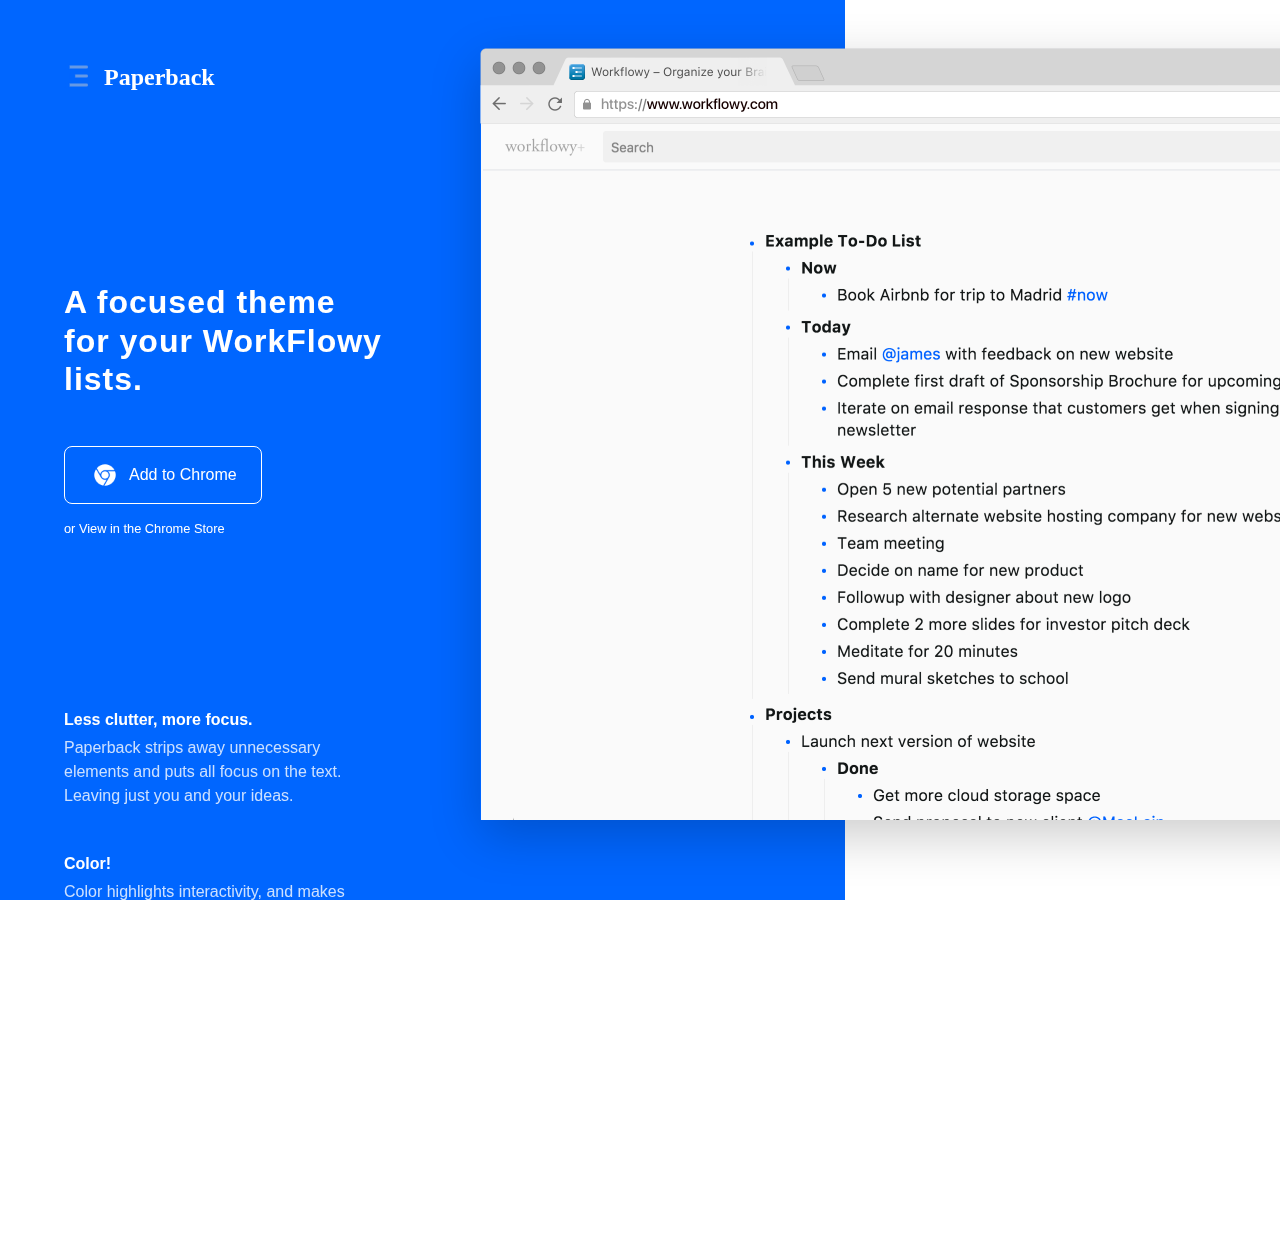
==== index.html @ 4d7d1615 "add all" ====
<!doctype html>
<html>
  <head>
    <title>Paperback | Workflowy distilled</title>
    <link rel="stylesheet" href="reset.css">
    <link rel="stylesheet" href="style.css">
  </head>
  <body>
  	<div id="background"></div>
  	<div id="overflowWrapper">
	   	<div id="wrapper">
		 	<div id="column">

		 		<div id="logo" class="textBlock">
		 			<img src="logo.png" width="24px" height="24px" />
		 			<h1>Paperback</h1>
		 		</div><!--Dummy for flexbox-->

			   	<div class="textBlock middle">
					<h2>A focused theme for your WorkFlowy lists.</h2>
					<a href="#" title="View in the Chrome Webstore">
						<button><img src="ic_chrome.png" width="32" height="32" />Add to Chrome</button>
					</a>
					<small>or <a href="#" title="View in the Chrome Webstore">View in the Chrome Store</a></small>
				</div>

				<div class="textBlock">

					<h3>Less clutter, more focus.</h3>

					<p>Paperback strips away unnecessary elements and puts all focus on the text. Leaving just you and your ideas.</p>

					<h3>Color!</h3>

					<p>Color highlights interactivity, and makes actions clearer.</p>

					<h3>Entire refreshed UI</h3>

					<p>More than a coat of paint. Paperback is a full design system which touches every part of the WorkFlowy experience.</p>

				</div>

				<footer class="textBlock bottom">
					<small>Built by <a href="http://samstephenson.com" title="Sam Stephenson">Sam Stephenson</a></small>
				</footer>

			</div>		

			<div class="imageContainer">
				<img class="browserScreen" src="chrome_window.png" width="1161" height="772"/>
			</div>

		</div>
	</div>

  </body>
</html>
---- style.css ----
body {
	background: white;
	color: white !important;
	font-family: -apple-system, BlinkMacSystemFont, "Segoe UI", "Roboto", "Oxygen", "Ubuntu", "Cantarell", "Fira Sans", "Droid Sans", "Helvetica Neue", sans-serif;
	font-size: 16px;
	display: flex;
}

#background {
	background-color: #0066ff;
	position: fixed;
	height: 100vh;
	width: 66%;
	z-index: -10;
}

#logo {
	margin-top: 4rem;
}

#logo img, #logo h1 {
	float: left;
}

#logo h1 {
	font-size: 1.5rem;
	font-family: "avenir";
	font-weight: 700;
	margin-left: 1rem;
	color: white;
	line-height: 1.7rem;
}

/*#overflowWrapper {
	position: absolute;
	top: 0;
	bottom: 0;
	left: 0;
	right: 0;
	overflow: hidden;
}*/

#wrapper {
	display: flex;
	flex-wrap: nowrap;
}

#column {
	display: flex;
	flex-direction: column;
	height: 100vh;
	justify-content: space-between;
}

.textBlock {
	min-width: 20rem;
	max-width: 18rem;
	margin: 4rem 6rem 4rem 4rem	;
}

h1 {
	font-weight: bold;
	font-size: 3rem;
	line-height: 3rem;
	margin-bottom: 1rem;
}

h2 {
	font-size: 2rem;
	line-height: 1.2;
	margin: 3rem 0;
	color: white;
	font-weight: 800;
	letter-spacing: 1px;
}

h3 {
	font-weight: 800;
	margin: 3rem 0 .5rem;
	color: white;
}

p {
	margin-bottom: 2rem;
	line-height: 1.5;
	opacity: 0.8;
	font-weight: 300;
}

small {
	font-size: 0.8rem;
	color: white;
}

small a {
	color: white;
}

a {
	font-weight: 500;
	text-decoration: none;
}

button {
	border: 1px solid white;
	border-radius: .5rem;
	color: white;
	background: #0066ff;
	padding: .75rem 1.5rem;
	font-size: 1rem;
	line-height: 1;
	display: flex;
	align-items: center;
	cursor: pointer;
	transition: 0.2s ease all;
	margin-bottom: 1rem;
}

a button {
	text-decoration: none;
}

button:hover {
	background: #0267FF;
	box-shadow: 0 2px 8px rgba(0,0,0,0.2);
	transform: translateY(-2px);
	transform: scale(1.01);
}

button img {
	margin-right: .5rem;
}

.imageContainer {
	width: auto;
	position: relative;
}

img.browserScreen {
	box-shadow: 0 16px 48px 0 rgba(0,0,0,0.2);
	margin-top: 3rem;
	position: fixed;
}
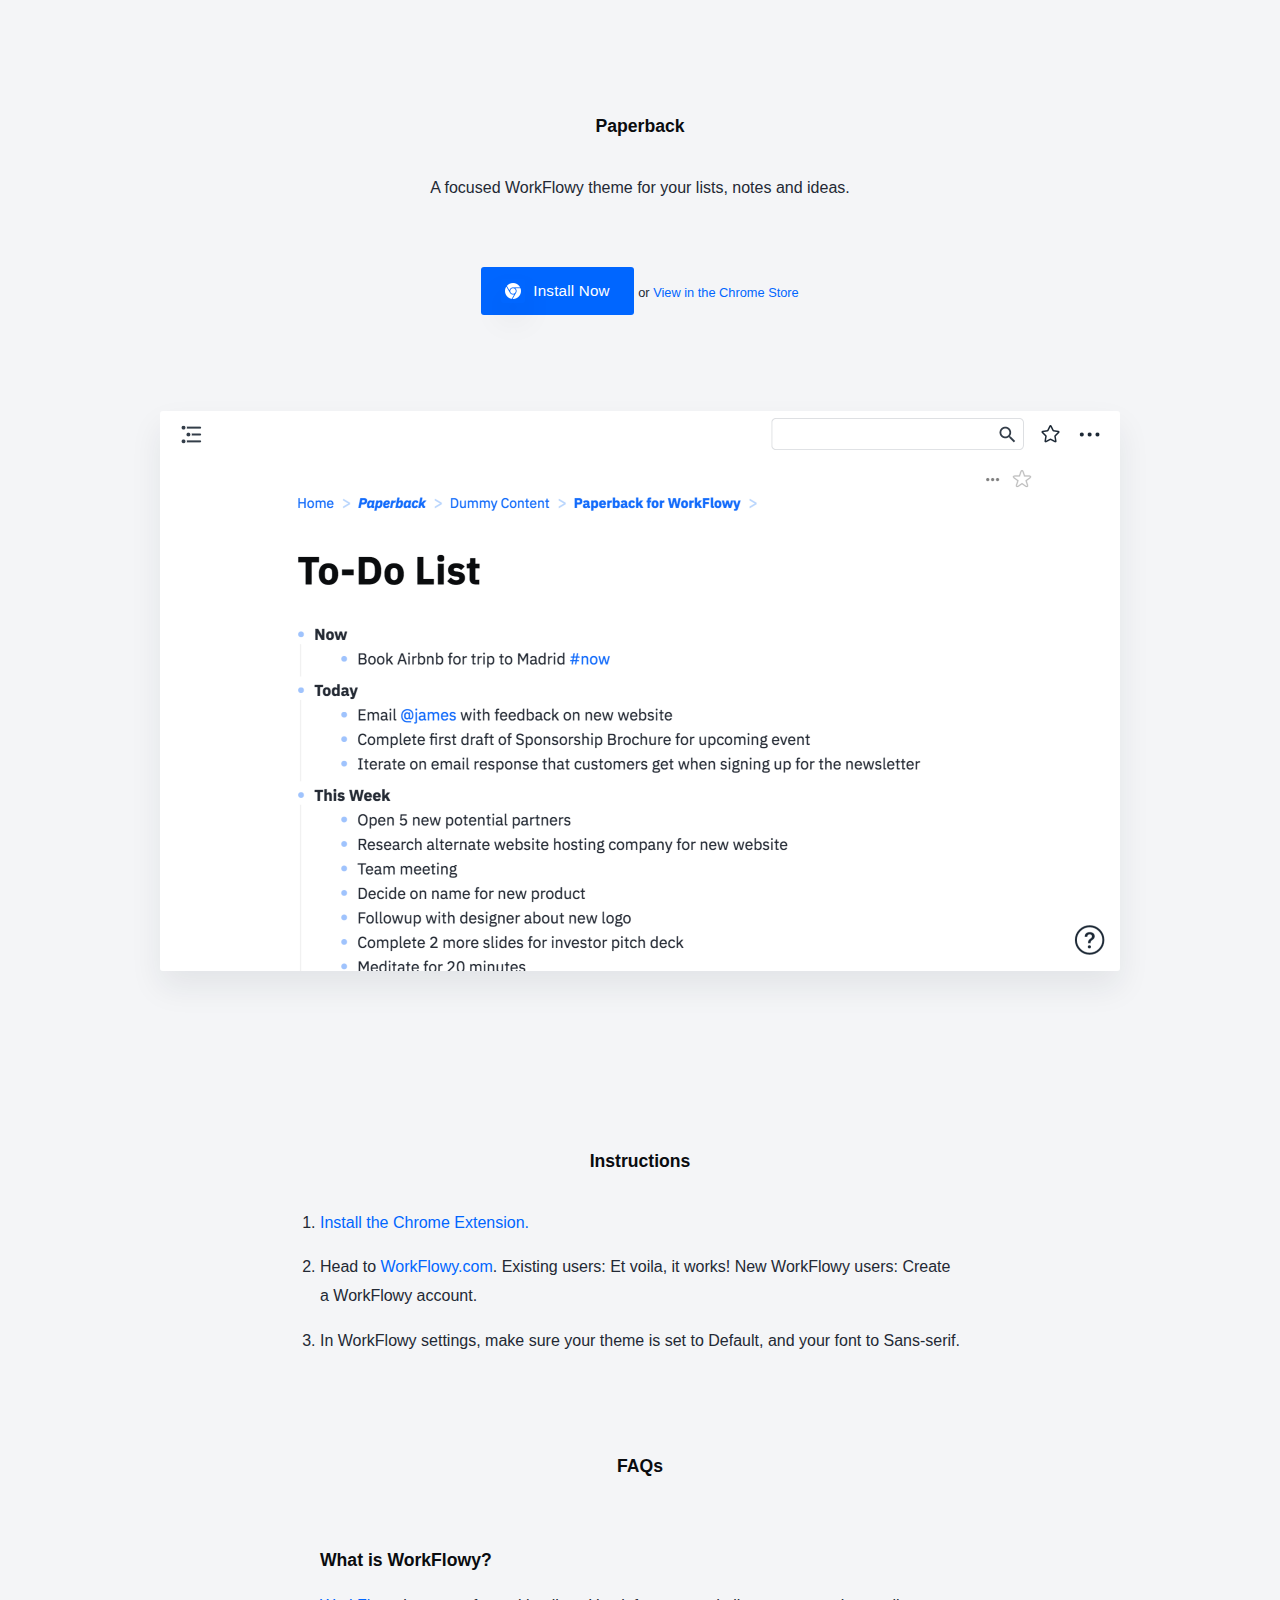
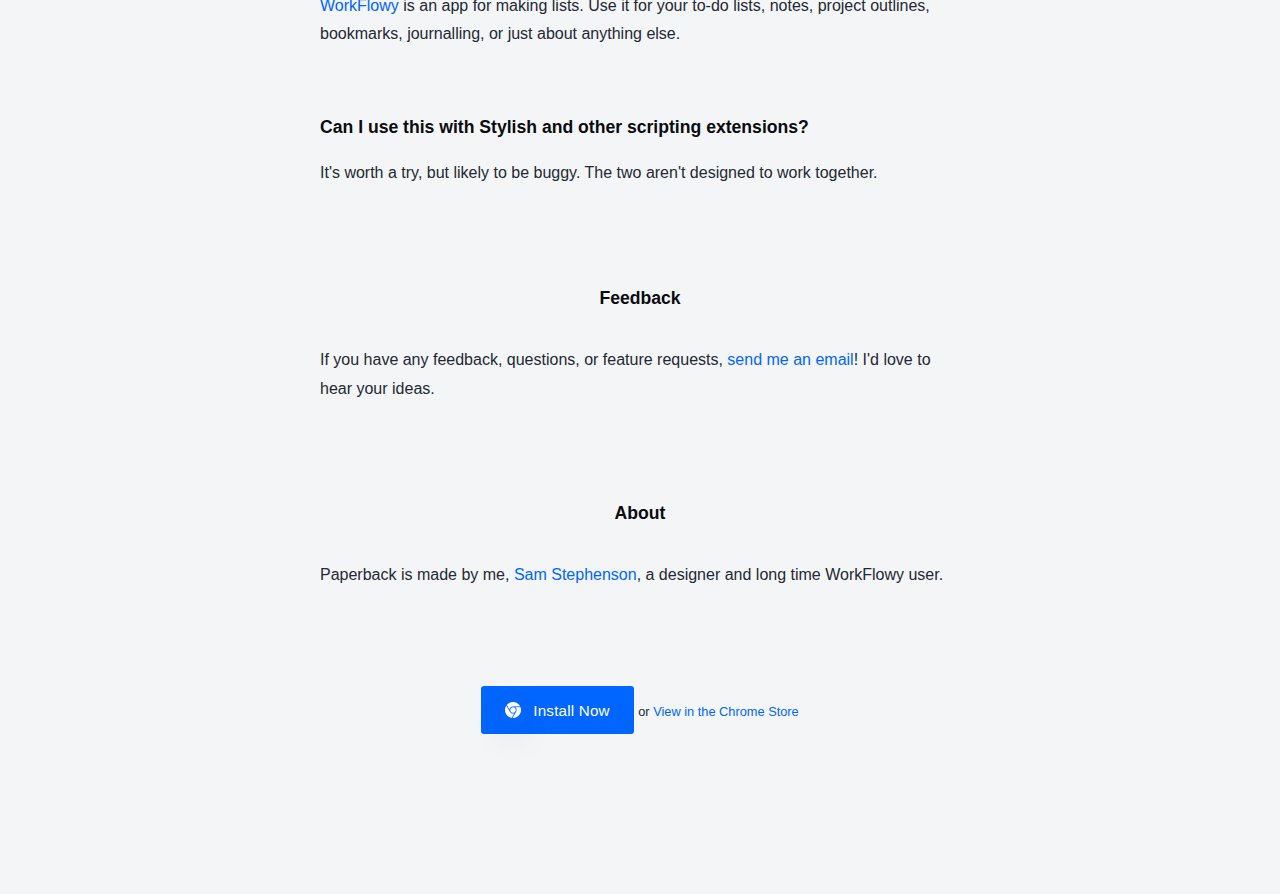
==== commit f7cbeb7c: "archive old designs" ====
--- a/index.html
+++ b/index.html
@@ -1,56 +1,54 @@
 <!doctype html>
 <html>
   <head>
-    <title>Paperback | Workflowy distilled</title>
+    <title>Paperback – a minimal WorkFlowy theme</title>
     <link rel="stylesheet" href="reset.css">
     <link rel="stylesheet" href="style.css">
   </head>
   <body>
-  	<div id="background"></div>
-  	<div id="overflowWrapper">
-	   	<div id="wrapper">
-		 	<div id="column">
+  	
+  	<div class="wrapper center">
 
-		 		<div id="logo" class="textBlock">
-		 			<img src="logo.png" width="24px" height="24px" />
-		 			<h1>Paperback</h1>
-		 		</div><!--Dummy for flexbox-->
+	  	<h1>Paperback</h1>
+	  	<p class="intro">A focused WorkFlowy theme for your lists, notes and ideas. </p>
+  		<button><img src="ic_chrome.png" width="24" height="24" />Install Now</button>
+  		<span class="secondaryLink">or <a href="goo.gl/qWbS7a" title="Paperback on the Chrome Webstore">View in the Chrome Store</a></span>
+	  	<!--</div>-->
 
-			   	<div class="textBlock middle">
-					<h2>A focused theme for your WorkFlowy lists.</h2>
-					<a href="#" title="View in the Chrome Webstore">
-						<button><img src="ic_chrome.png" width="32" height="32" />Add to Chrome</button>
-					</a>
-					<small>or <a href="#" title="View in the Chrome Webstore">View in the Chrome Store</a></small>
-				</div>
+	</div>
 
-				<div class="textBlock">
+  	<img src="screenshot01.png" width="960" alt="Paperback - a WorkFlowy theme" />
 
-					<h3>Less clutter, more focus.</h3>
+  	<div class="wrapper">
+  	
+	  	<h1>Instructions</h1>
+	  	<ol>
+	  		<li><a href="goo.gl/qWbS7a" title="Paperback on the Chrome Webstore">Install the Chrome Extension.</a></li>
+	  		<li>Head to <a href="http://workflowy.com">WorkFlowy.com</a>. Existing users: Et voila, it works! New WorkFlowy users: Create a WorkFlowy account.</li>
+	  		<li>In WorkFlowy settings, make sure your theme is set to <i>Default</i>, and your font to <i>Sans-serif</i>.</li>
+	  	</ol>
 
-					<p>Paperback strips away unnecessary elements and puts all focus on the text. Leaving just you and your ideas.</p>
 
-					<h3>Color!</h3>
+	  	<h1>FAQs</h1>
 
-					<p>Color highlights interactivity, and makes actions clearer.</p>
+	  	<h2>What is WorkFlowy?</h2>
+	  	<p><a href="http://workflowy.com">WorkFlowy</a> is an app for making lists. Use it for your to-do lists, notes, project outlines, bookmarks, journalling, or just about anything else.</p>
 
-					<h3>Entire refreshed UI</h3>
+	  	<h2>Can I use this with Stylish and other scripting extensions?</h2>
+	  	<p>It's worth a try, but likely to be buggy. The two aren't designed to work together.</p>
 
-					<p>More than a coat of paint. Paperback is a full design system which touches every part of the WorkFlowy experience.</p>
+		<h1>Feedback</h1>
+	  	<p>If you have any feedback, questions, or feature requests, <a href="mailto:sam@stephenson.net">send me an email</a>! I'd love to hear your ideas.</p>
 
-				</div>
+	  	<h1>About</h1>				
+		<p>Paperback is made by me, <a href="http://samstephenson.design">Sam Stephenson</a>, a designer and long time WorkFlowy user.
 
-				<footer class="textBlock bottom">
-					<small>Built by <a href="http://samstephenson.com" title="Sam Stephenson">Sam Stephenson</a></small>
-				</footer>
+  	</div><!--/Wrapper-->
 
-			</div>		
 
-			<div class="imageContainer">
-				<img class="browserScreen" src="chrome_window.png" width="1161" height="772"/>
-			</div>
-
-		</div>
+  	<div class="wrapper center">
+  		<button><img src="ic_chrome.png" width="24" height="24" />Install Now</button>
+		<span class="secondaryLink">or <a href="goo.gl/qWbS7a" title="Paperback on the Chrome Webstore">View in the Chrome Store</a></span>
 	</div>
 
   </body>
--- a/style.css
+++ b/style.css
@@ -1,143 +1,90 @@
+@charset "UTF-8";
+/* ——————VARIABLES———————— */
+/* COLOR */
+/* TYPE */
+/* EFFECTS */
 body {
-	background: white;
-	color: white !important;
-	font-family: -apple-system, BlinkMacSystemFont, "Segoe UI", "Roboto", "Oxygen", "Ubuntu", "Cantarell", "Fira Sans", "Droid Sans", "Helvetica Neue", sans-serif;
-	font-size: 16px;
-	display: flex;
-}
+  background: #F4F5F7;
+  font-family: "IBM Plex Mono", -apple-system, BlinkMacSystemFont, "Segoe UI", "Roboto", "Oxygen", "Ubuntu", "Cantarell", "Fira Sans", "Droid Sans", "Helvetica Neue", sans-serif;
+  color: #232934;
+  font-size: 16px;
+  padding-bottom: 8rem; }
 
-#background {
-	background-color: #0066ff;
-	position: fixed;
-	height: 100vh;
-	width: 66%;
-	z-index: -10;
-}
+.wrapper {
+  max-width: 40rem;
+  margin: 0 auto;
+  padding: 1rem; }
 
-#logo {
-	margin-top: 4rem;
-}
-
-#logo img, #logo h1 {
-	float: left;
-}
-
-#logo h1 {
-	font-size: 1.5rem;
-	font-family: "avenir";
-	font-weight: 700;
-	margin-left: 1rem;
-	color: white;
-	line-height: 1.7rem;
-}
-
-/*#overflowWrapper {
-	position: absolute;
-	top: 0;
-	bottom: 0;
-	left: 0;
-	right: 0;
-	overflow: hidden;
-}*/
-
-#wrapper {
-	display: flex;
-	flex-wrap: nowrap;
-}
-
-#column {
-	display: flex;
-	flex-direction: column;
-	height: 100vh;
-	justify-content: space-between;
-}
-
-.textBlock {
-	min-width: 20rem;
-	max-width: 18rem;
-	margin: 4rem 6rem 4rem 4rem	;
-}
+h1, h2, h3 {
+  font-size: 1.1rem;
+  font-weight: bold;
+  color: #0A0C0F;
+  margin: 4rem 0 1rem;
+  line-height: 1.7; }
 
 h1 {
-	font-weight: bold;
-	font-size: 3rem;
-	line-height: 3rem;
-	margin-bottom: 1rem;
-}
+  margin: 6rem auto 2rem;
+  text-align: center; }
 
-h2 {
-	font-size: 2rem;
-	line-height: 1.2;
-	margin: 3rem 0;
-	color: white;
-	font-weight: 800;
-	letter-spacing: 1px;
-}
+p, ol, ul {
+  margin: 1rem auto;
+  line-height: 1.8;
+  font-size: 16px; }
 
-h3 {
-	font-weight: 800;
-	margin: 3rem 0 .5rem;
-	color: white;
-}
+.secondaryLink {
+  font-size: 0.8rem;
+  margin: 0;
+  vertical-align: super; }
 
-p {
-	margin-bottom: 2rem;
-	line-height: 1.5;
-	opacity: 0.8;
-	font-weight: 300;
-}
-
-small {
-	font-size: 0.8rem;
-	color: white;
-}
-
-small a {
-	color: white;
-}
+li {
+  margin: 1rem 0;
+  list-style-type: decimal; }
 
 a {
-	font-weight: 500;
-	text-decoration: none;
-}
+  color: #0066FF;
+  text-decoration: none; }
+  a:hover {
+    border-bottom: 1px #0066FF solid; }
+
+.intro {
+  text-align: center; }
+
+.center {
+  text-align: center; }
+
+.flexCenter {
+  display: inline-flex;
+  align-items: center; }
 
 button {
-	border: 1px solid white;
-	border-radius: .5rem;
-	color: white;
-	background: #0066ff;
-	padding: .75rem 1.5rem;
-	font-size: 1rem;
-	line-height: 1;
-	display: flex;
-	align-items: center;
-	cursor: pointer;
-	transition: 0.2s ease all;
-	margin-bottom: 1rem;
-}
+  background: #0066FF;
+  color: #FFFFFF;
+  padding: .75rem 1.5rem;
+  font-size: 0.95rem;
+  font-family: "IBM Plex Mono", -apple-system, BlinkMacSystemFont, "Segoe UI", "Roboto", "Oxygen", "Ubuntu", "Cantarell", "Fira Sans", "Droid Sans", "Helvetica Neue", sans-serif;
+  border-radius: 3px;
+  margin: 3rem auto 1rem;
+  display: inline-flex;
+  border: none;
+  transition: all 0.1s ease-in-out;
+  letter-spacing: 0.2px;
+  align-items: center; }
+  button img {
+    display: inline;
+    margin: 0 .5rem 0 -0.25rem;
+    transition: all 0.1s ease-in-out; }
+  button:hover {
+    transform: scale(1) translateY(-1px);
+    opacity: 0.9;
+    cursor: pointer; }
+    button:hover img {
+      transform: rotate(-5deg); }
 
-a button {
-	text-decoration: none;
-}
+img {
+  max-width: 90%;
+  margin: 4rem auto;
+  display: block;
+  border-radius: 3px;
+  box-shadow: 0 16px 32px rgba(27, 39, 51, 0.08); }
 
-button:hover {
-	background: #0267FF;
-	box-shadow: 0 2px 8px rgba(0,0,0,0.2);
-	transform: translateY(-2px);
-	transform: scale(1.01);
-}
-
-button img {
-	margin-right: .5rem;
-}
-
-.imageContainer {
-	width: auto;
-	position: relative;
-}
-
-img.browserScreen {
-	box-shadow: 0 16px 48px 0 rgba(0,0,0,0.2);
-	margin-top: 3rem;
-	position: fixed;
-}
+/*# sourceMappingURL=style.css.map */
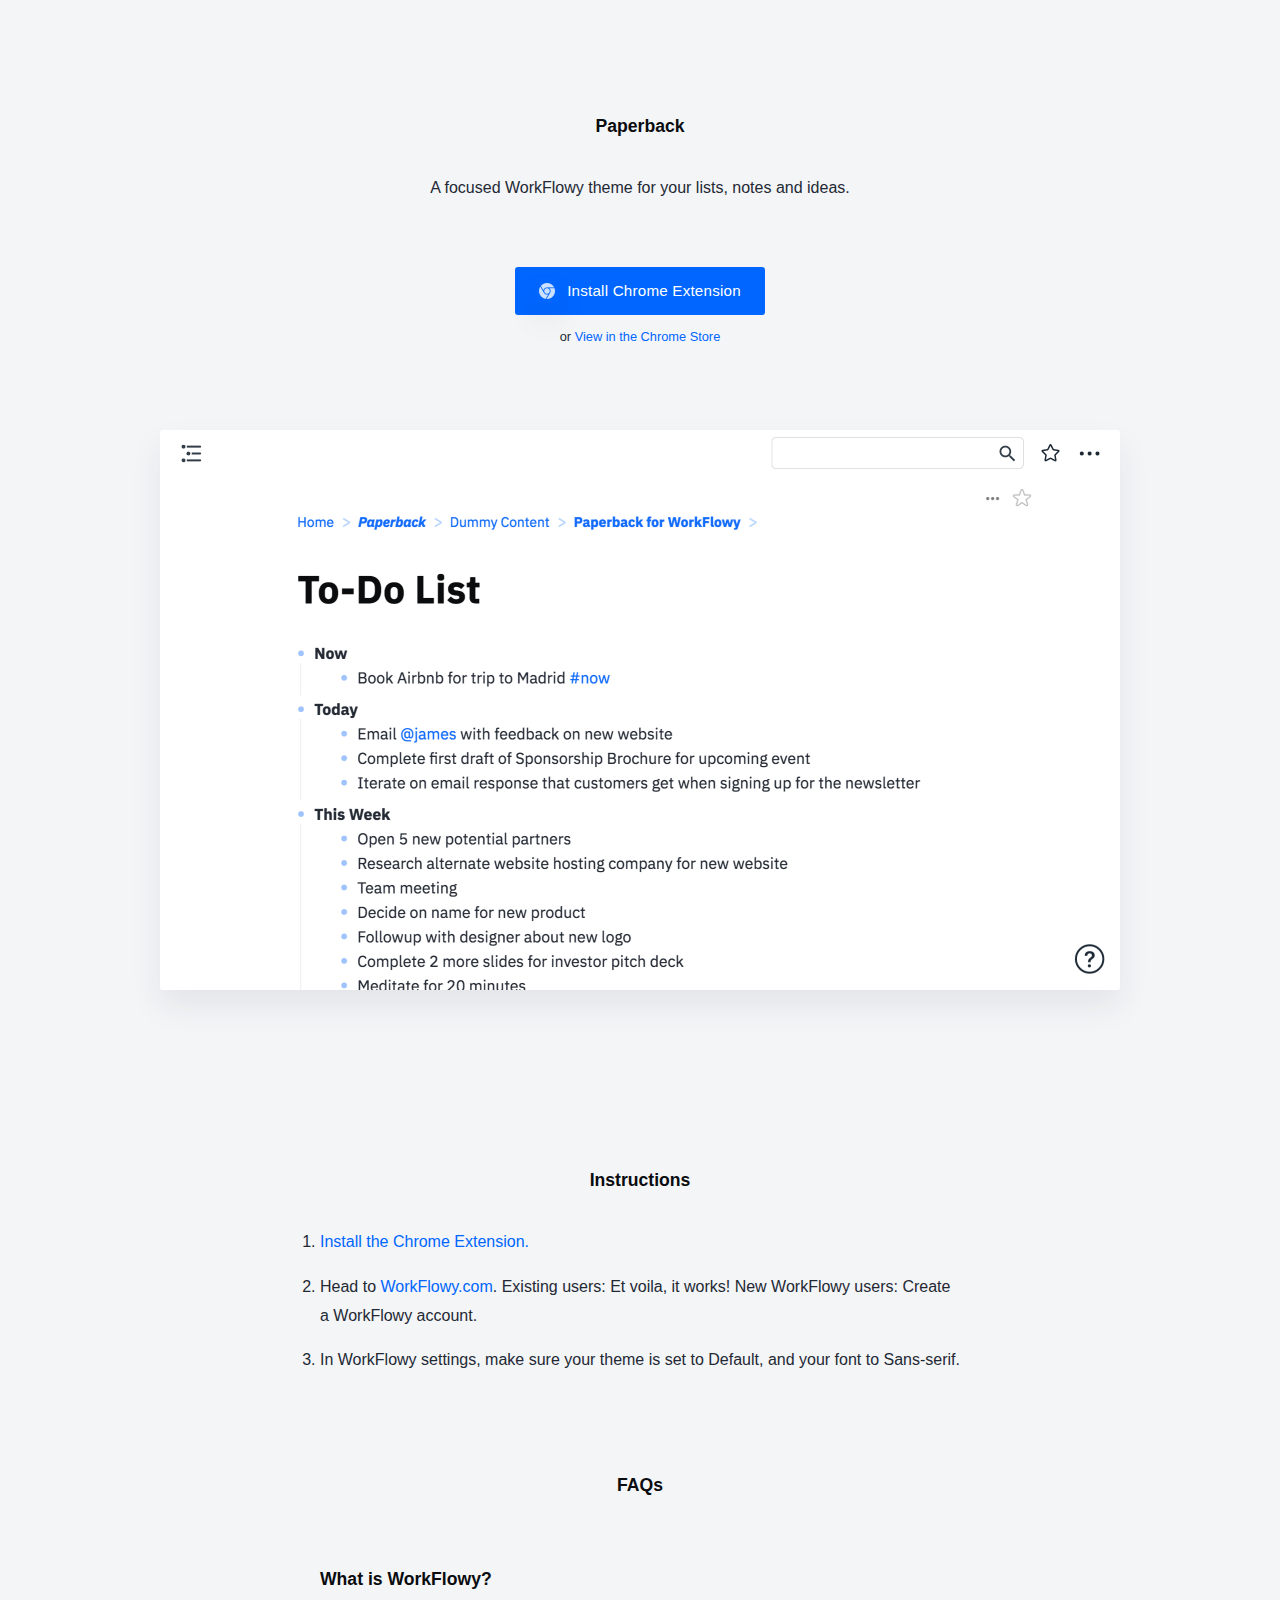
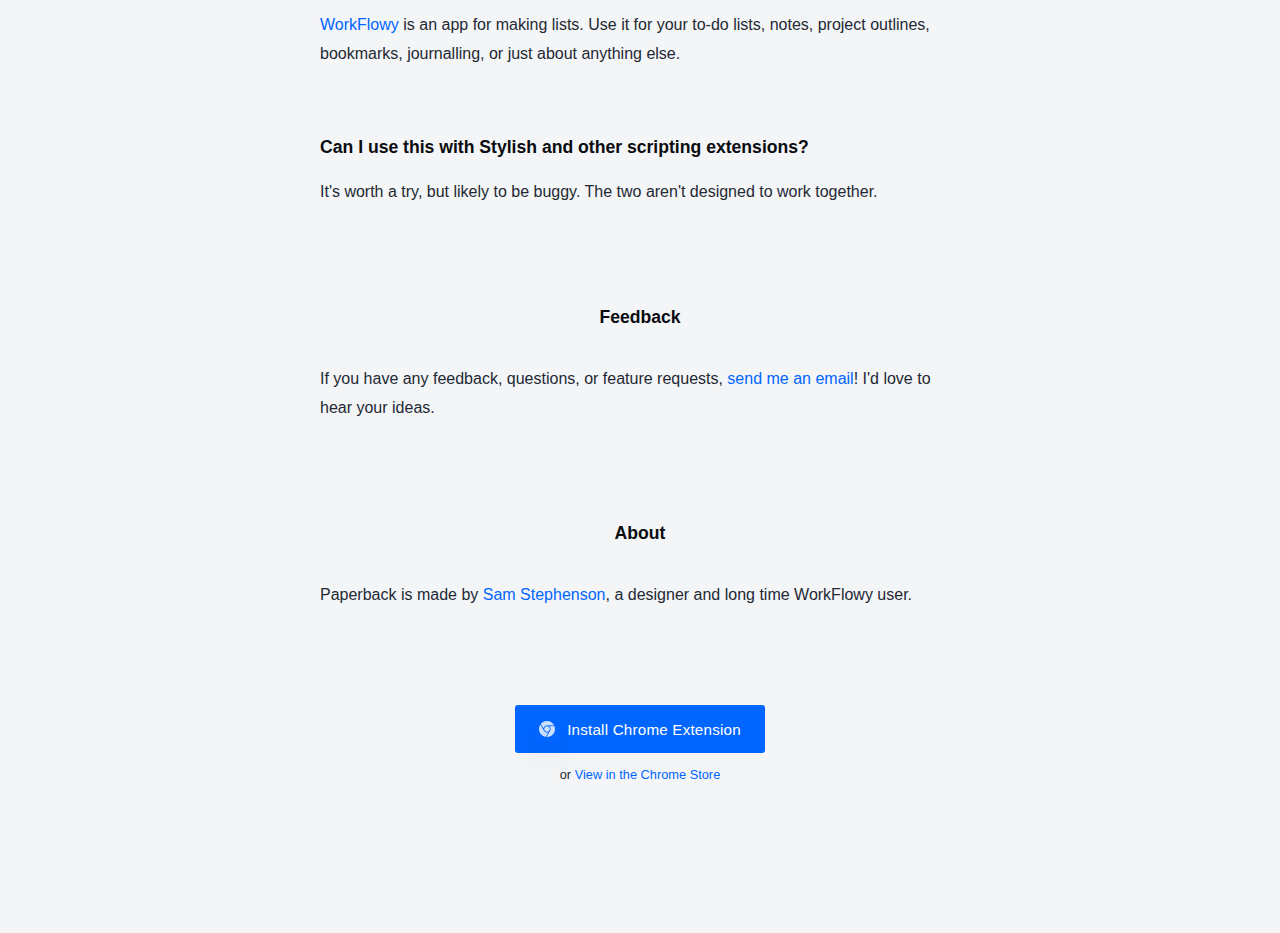
==== commit ee939a66: "Update button copy" ====
--- a/index.html
+++ b/index.html
@@ -11,11 +11,11 @@
 
 	  	<h1>Paperback</h1>
 	  	<p class="intro">A focused WorkFlowy theme for your lists, notes and ideas. </p>
-  		<button><img src="ic_chrome.png" width="24" height="24" />Install Now</button>
+  		<button><img src="ic_chrome.png" width="24" height="24" />Install Chrome Extension</button><br>
   		<span class="secondaryLink">or <a href="goo.gl/qWbS7a" title="Paperback on the Chrome Webstore">View in the Chrome Store</a></span>
 	  	<!--</div>-->
 
-	</div>
+		</div>
 
   	<img src="screenshot01.png" width="960" alt="Paperback - a WorkFlowy theme" />
 
@@ -37,18 +37,22 @@
 	  	<h2>Can I use this with Stylish and other scripting extensions?</h2>
 	  	<p>It's worth a try, but likely to be buggy. The two aren't designed to work together.</p>
 
-		<h1>Feedback</h1>
+			<h1>Feedback</h1>
 	  	<p>If you have any feedback, questions, or feature requests, <a href="mailto:sam@stephenson.net">send me an email</a>! I'd love to hear your ideas.</p>
 
 	  	<h1>About</h1>				
-		<p>Paperback is made by me, <a href="http://samstephenson.design">Sam Stephenson</a>, a designer and long time WorkFlowy user.
+			<p>Paperback is made by <a href="http://samstephenson.design">Sam Stephenson</a>, a designer and long time WorkFlowy user.
 
   	</div><!--/Wrapper-->
 
 
   	<div class="wrapper center">
-  		<button><img src="ic_chrome.png" width="24" height="24" />Install Now</button>
-		<span class="secondaryLink">or <a href="goo.gl/qWbS7a" title="Paperback on the Chrome Webstore">View in the Chrome Store</a></span>
+	  	<button>
+	  		<img src="ic_chrome.png" width="24" height="24" />Install Chrome Extension
+	  	</button><br>
+		<span class="secondaryLink">
+			or <a href="goo.gl/qWbS7a" title="Paperback on the Chrome Webstore">View in the Chrome Store</a>
+		</span>
 	</div>
 
   </body>
--- a/style.css
+++ b/style.css
@@ -72,7 +72,8 @@
   button img {
     display: inline;
     margin: 0 .5rem 0 -0.25rem;
-    transition: all 0.1s ease-in-out; }
+    transition: all 0.1s ease-in-out;
+    opacity: 0.8; }
   button:hover {
     transform: scale(1) translateY(-1px);
     opacity: 0.9;
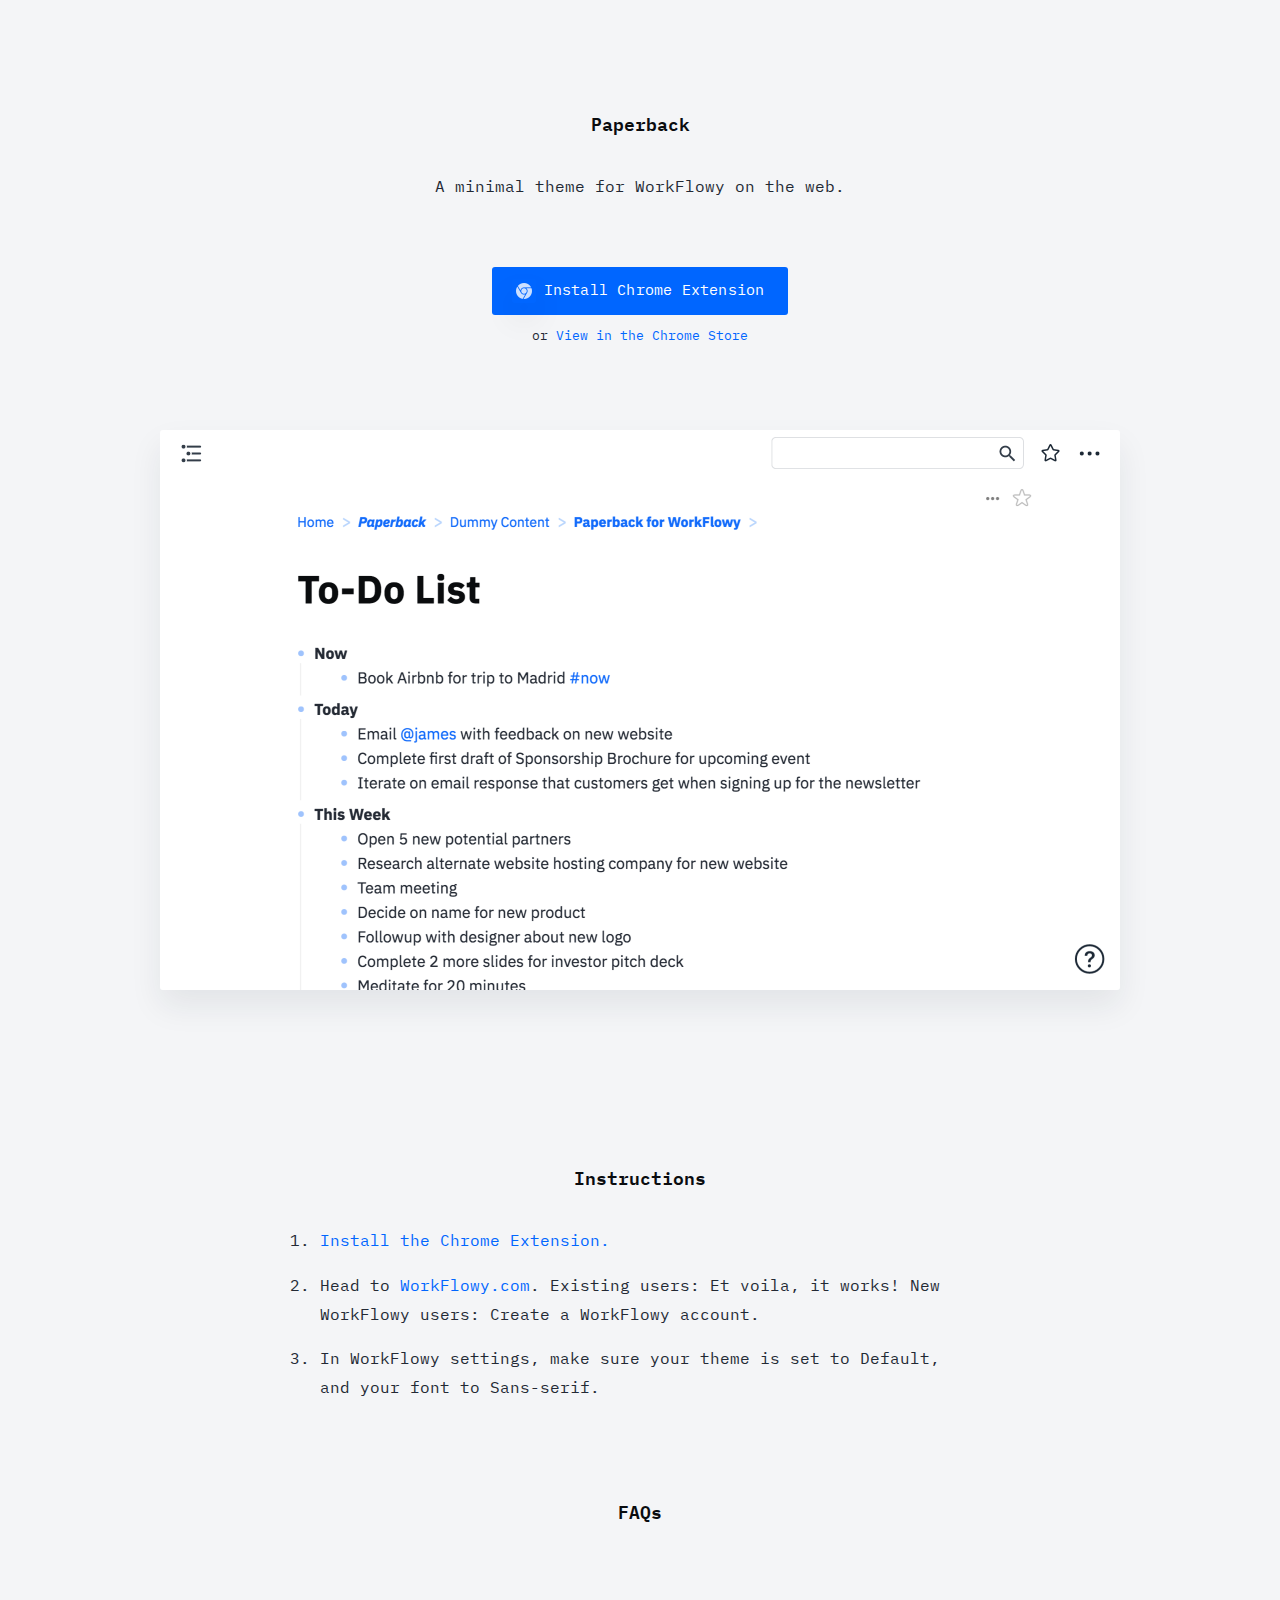
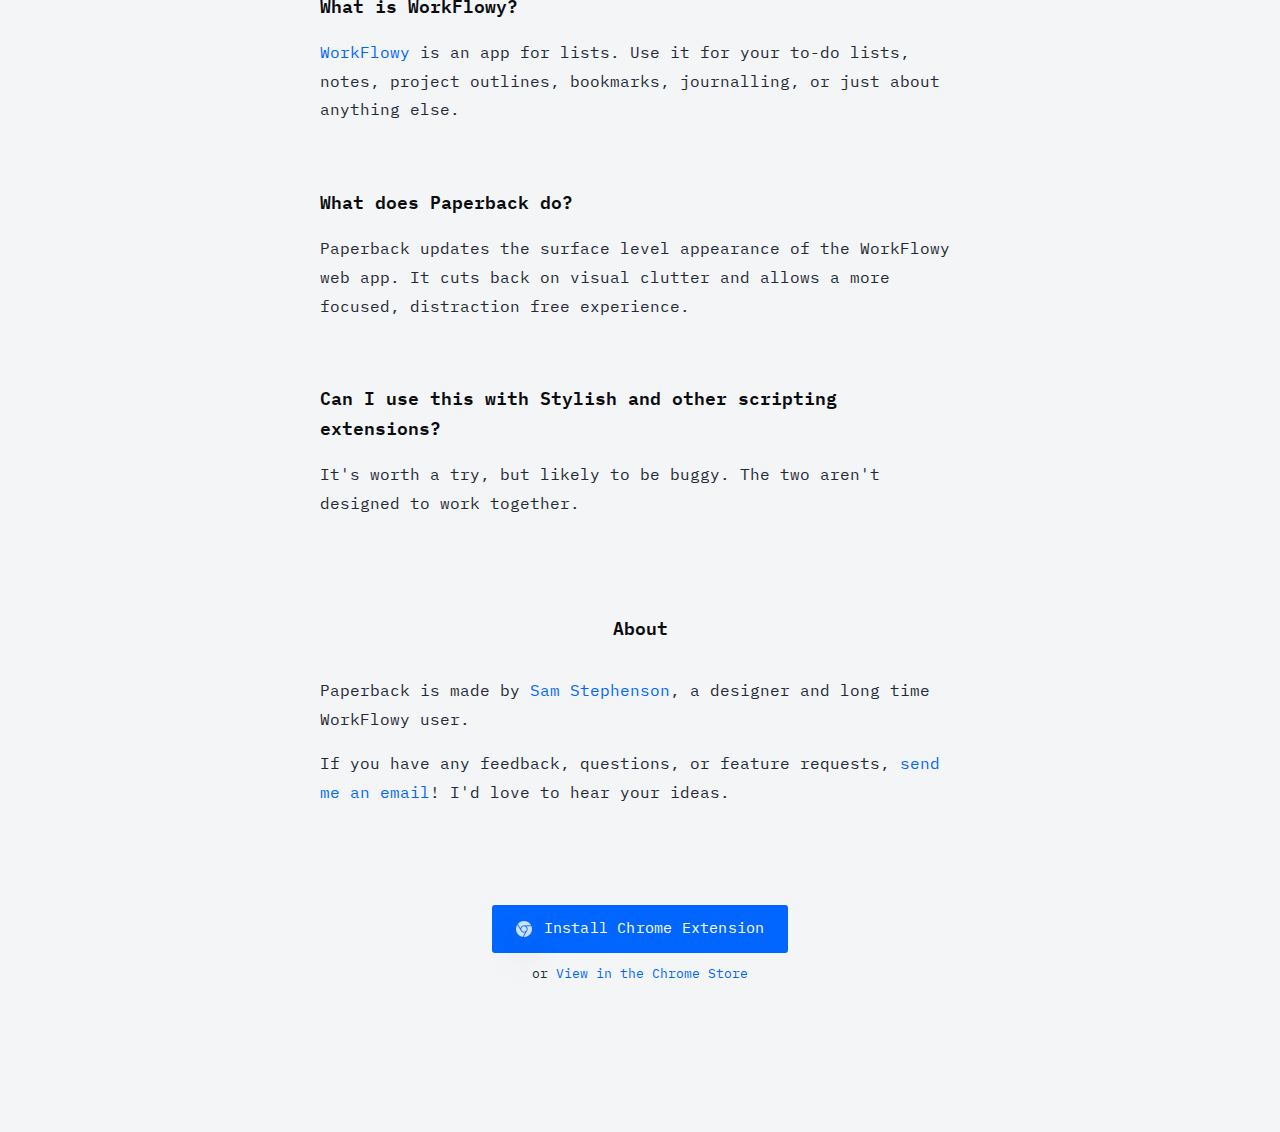
==== commit 7a295b29: "update homepage" ====
--- a/index.html
+++ b/index.html
@@ -10,7 +10,7 @@
   	<div class="wrapper center">
 
 	  	<h1>Paperback</h1>
-	  	<p class="intro">A focused WorkFlowy theme for your lists, notes and ideas. </p>
+	  	<p class="intro">A minimal theme for WorkFlowy on the web.</p>
   		<button><img src="ic_chrome.png" width="24" height="24" />Install Chrome Extension</button><br>
   		<span class="secondaryLink">or <a href="goo.gl/qWbS7a" title="Paperback on the Chrome Webstore">View in the Chrome Store</a></span>
 	  	<!--</div>-->
@@ -32,16 +32,17 @@
 	  	<h1>FAQs</h1>
 
 	  	<h2>What is WorkFlowy?</h2>
-	  	<p><a href="http://workflowy.com">WorkFlowy</a> is an app for making lists. Use it for your to-do lists, notes, project outlines, bookmarks, journalling, or just about anything else.</p>
+	  	<p><a href="http://workflowy.com">WorkFlowy</a> is an app for lists. Use it for your to-do lists, notes, project outlines, bookmarks, journalling, or just about anything else.</p>
+
+	  	<h2>What does Paperback do?</h2>
+	  	<p>Paperback updates the surface level appearance of the WorkFlowy web app. It cuts back on visual clutter and allows a more focused, distraction free experience.</p>
 
 	  	<h2>Can I use this with Stylish and other scripting extensions?</h2>
 	  	<p>It's worth a try, but likely to be buggy. The two aren't designed to work together.</p>
 
-			<h1>Feedback</h1>
-	  	<p>If you have any feedback, questions, or feature requests, <a href="mailto:sam@stephenson.net">send me an email</a>! I'd love to hear your ideas.</p>
-
 	  	<h1>About</h1>				
-			<p>Paperback is made by <a href="http://samstephenson.design">Sam Stephenson</a>, a designer and long time WorkFlowy user.
+			<p>Paperback is made by <a href="http://samstephenson.design">Sam Stephenson</a>, a designer and long time WorkFlowy user.</p>
+			<p>If you have any feedback, questions, or feature requests, <a href="mailto:sam@stephenson.net">send me an email</a>! I'd love to hear your ideas.</p>
 
   	</div><!--/Wrapper-->
 
--- a/style.css
+++ b/style.css
@@ -1,4 +1,44 @@
 @charset "UTF-8";
+@font-face {
+  font-family: 'IBM Plex Mono';
+  src: url("webfonts/IBMPlexMono-SemiBold.woff2") format("woff2"), url("webfonts/IBMPlexMono-SemiBold.woff") format("woff");
+  font-weight: 600;
+  font-style: normal; }
+@font-face {
+  font-family: 'IBM Plex Mono';
+  src: url("webfonts/IBMPlexMono-Italic.woff2") format("woff2"), url("webfonts/IBMPlexMono-Italic.woff") format("woff");
+  font-weight: normal;
+  font-style: italic; }
+@font-face {
+  font-family: 'IBM Plex Mono';
+  src: url("webfonts/IBMPlexMono-SemiBoldItalic.woff2") format("woff2"), url("webfonts/IBMPlexMono-SemiBoldItalic.woff") format("woff");
+  font-weight: 600;
+  font-style: italic; }
+@font-face {
+  font-family: 'IBM Plex Mono';
+  src: url("webfonts/IBMPlexMono.woff2") format("woff2"), url("webfonts/IBMPlexMono.woff") format("woff");
+  font-weight: normal;
+  font-style: normal; }
+@font-face {
+  font-family: 'IBM Plex Mono';
+  src: url("webfonts/IBMPlexMono-SemiBoldItalic.woff2") format("woff2"), url("webfonts/IBMPlexMono-SemiBoldItalic.woff") format("woff");
+  font-weight: 600;
+  font-style: italic; }
+@font-face {
+  font-family: 'IBM Plex Mono';
+  src: url("webfonts/IBMPlexMono-Italic.woff2") format("woff2"), url("webfonts/IBMPlexMono-Italic.woff") format("woff");
+  font-weight: normal;
+  font-style: italic; }
+@font-face {
+  font-family: 'IBM Plex Mono';
+  src: url("webfonts/IBMPlexMono-SemiBold.woff2") format("woff2"), url("webfonts/IBMPlexMono-SemiBold.woff") format("woff");
+  font-weight: 600;
+  font-style: normal; }
+@font-face {
+  font-family: 'IBM Plex Mono';
+  src: url("webfonts/IBMPlexMono.woff2") format("woff2"), url("webfonts/IBMPlexMono.woff") format("woff");
+  font-weight: normal;
+  font-style: normal; }
 /* ——————VARIABLES———————— */
 /* COLOR */
 /* TYPE */
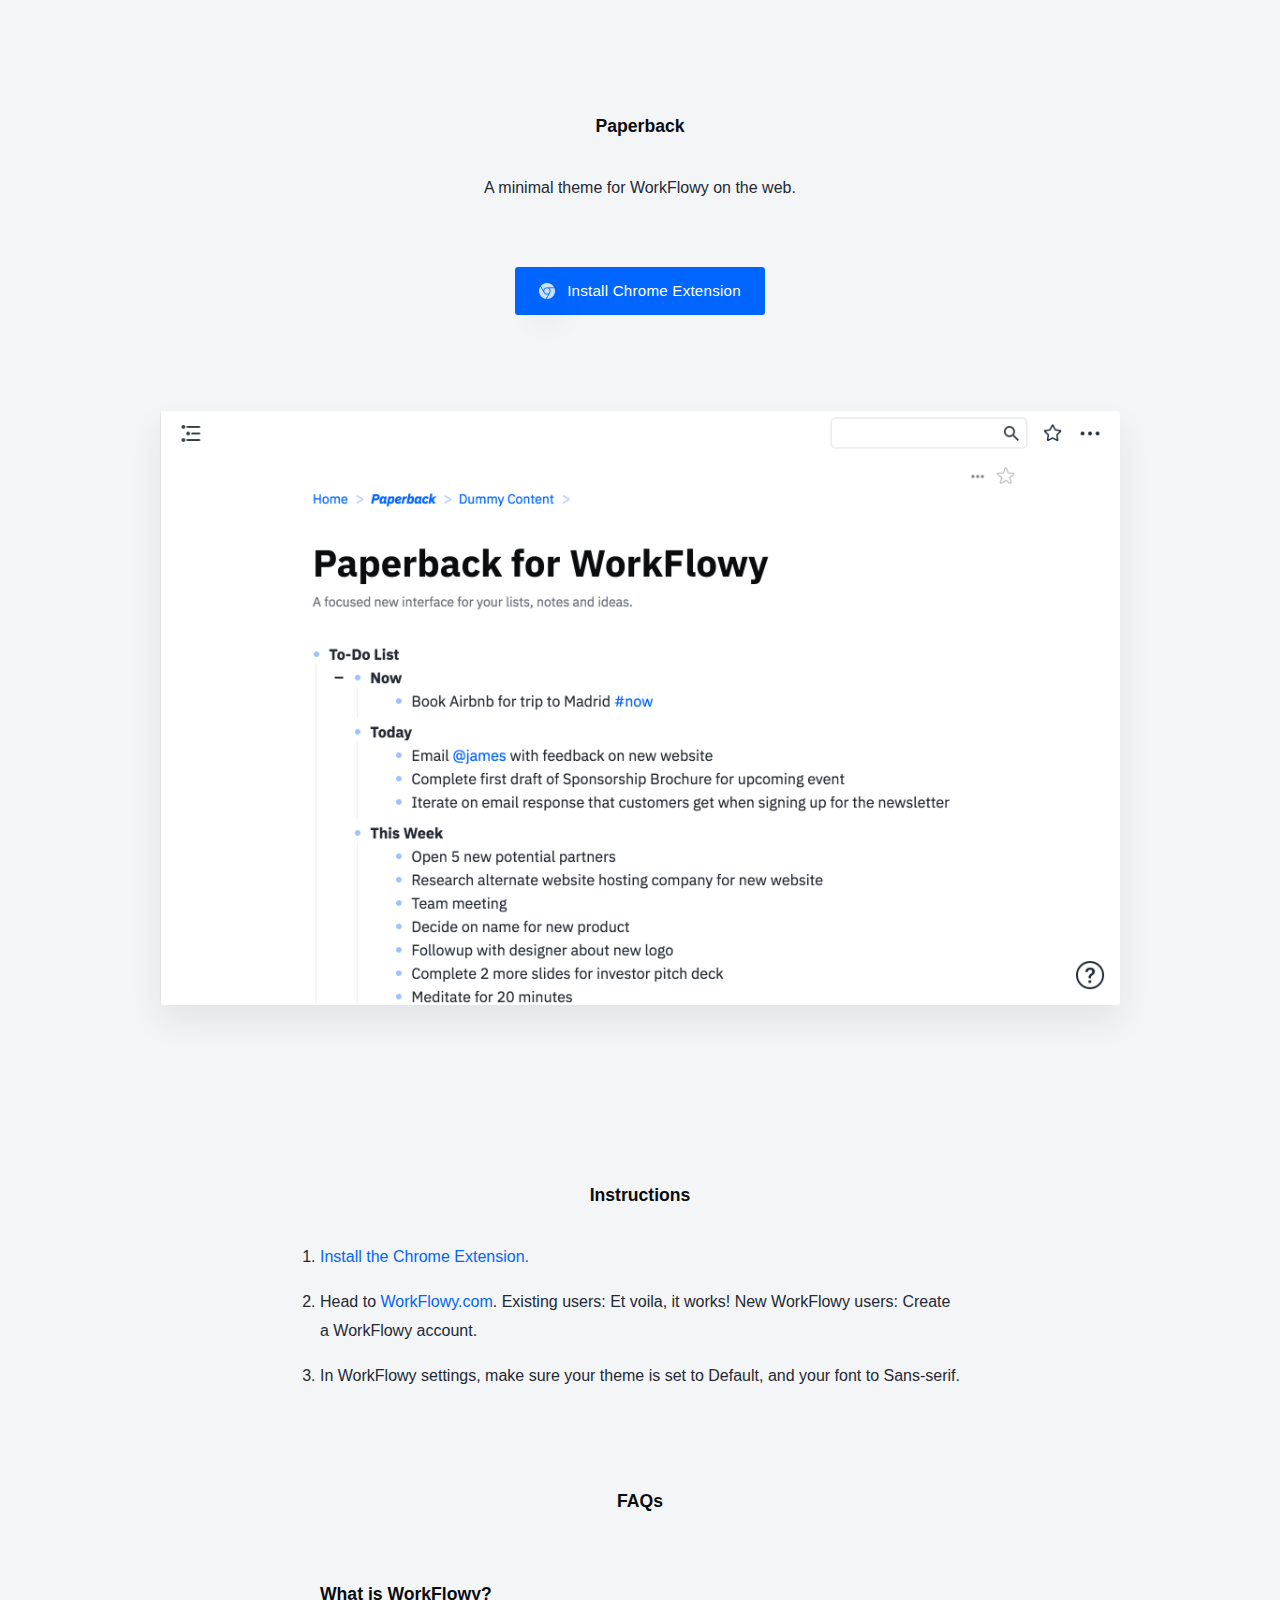
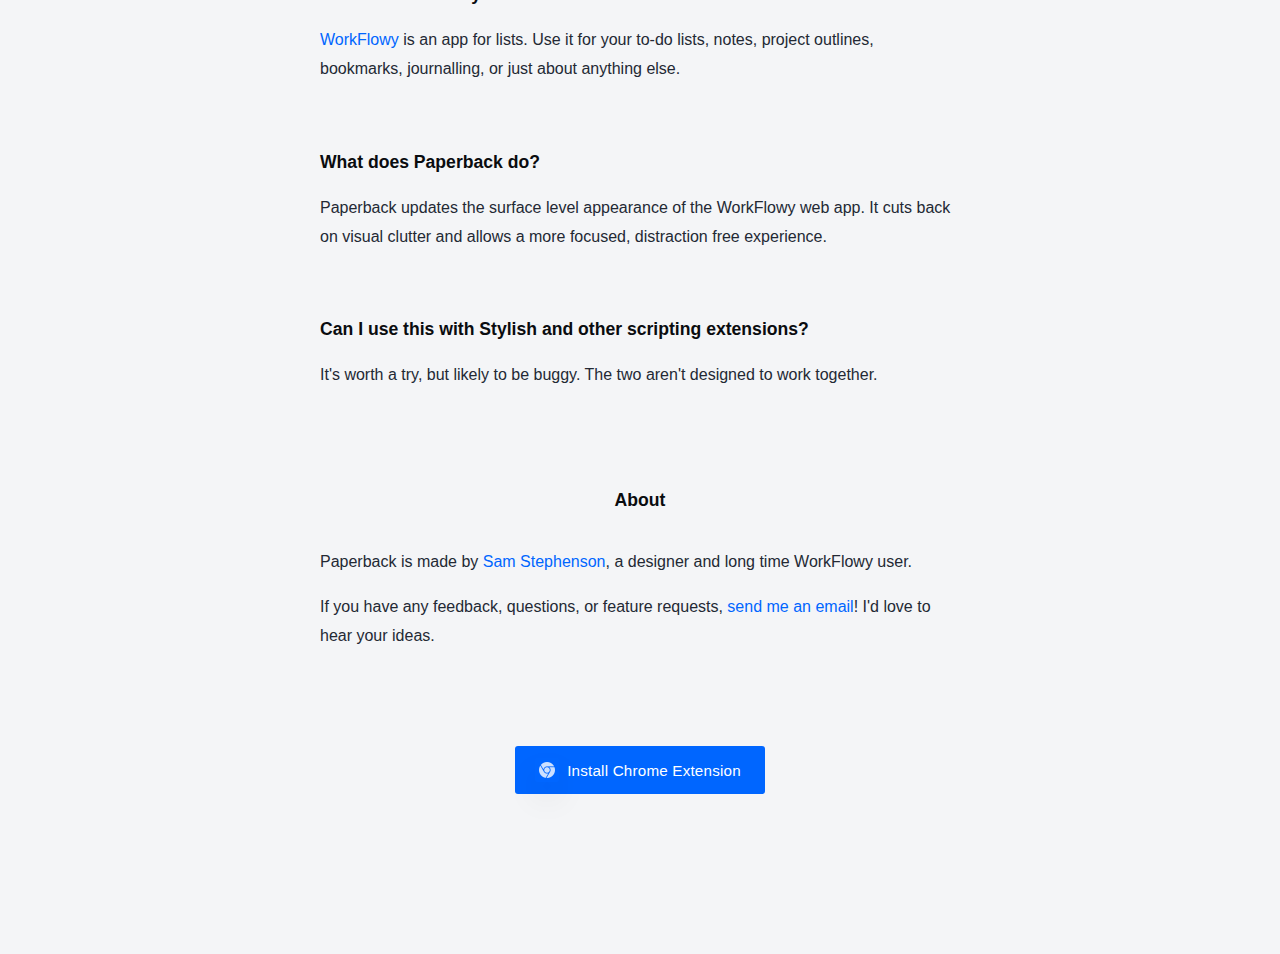
==== commit 5d00acf9: "make buttons work" ====
--- a/index.html
+++ b/index.html
@@ -11,19 +11,18 @@
 
 	  	<h1>Paperback</h1>
 	  	<p class="intro">A minimal theme for WorkFlowy on the web.</p>
-  		<button><img src="ic_chrome.png" width="24" height="24" />Install Chrome Extension</button><br>
-  		<span class="secondaryLink">or <a href="goo.gl/qWbS7a" title="Paperback on the Chrome Webstore">View in the Chrome Store</a></span>
+  		<a href="http://goo.gl/qWbS7a" title="Paperback on the Chrome Webstore"><button><img src="ic_chrome.png" width="24" height="24" />Install Chrome Extension</button></a>
 	  	<!--</div>-->
 
 		</div>
 
-  	<img src="screenshot01.png" width="960" alt="Paperback - a WorkFlowy theme" />
+  	<img src="screenshot02.png" width="960" alt="Paperback - a WorkFlowy theme" />
 
   	<div class="wrapper">
   	
 	  	<h1>Instructions</h1>
 	  	<ol>
-	  		<li><a href="goo.gl/qWbS7a" title="Paperback on the Chrome Webstore">Install the Chrome Extension.</a></li>
+	  		<li><a href="http://goo.gl/qWbS7a" title="Paperback on the Chrome Webstore">Install the Chrome Extension.</a></li>
 	  		<li>Head to <a href="http://workflowy.com">WorkFlowy.com</a>. Existing users: Et voila, it works! New WorkFlowy users: Create a WorkFlowy account.</li>
 	  		<li>In WorkFlowy settings, make sure your theme is set to <i>Default</i>, and your font to <i>Sans-serif</i>.</li>
 	  	</ol>
@@ -48,12 +47,7 @@
 
 
   	<div class="wrapper center">
-	  	<button>
-	  		<img src="ic_chrome.png" width="24" height="24" />Install Chrome Extension
-	  	</button><br>
-		<span class="secondaryLink">
-			or <a href="goo.gl/qWbS7a" title="Paperback on the Chrome Webstore">View in the Chrome Store</a>
-		</span>
+	  	<a href="http://goo.gl/qWbS7a" title="Paperback on the Chrome Webstore"><button><img src="ic_chrome.png" width="24" height="24" />Install Chrome Extension</button></a>
 	</div>
 
   </body>
